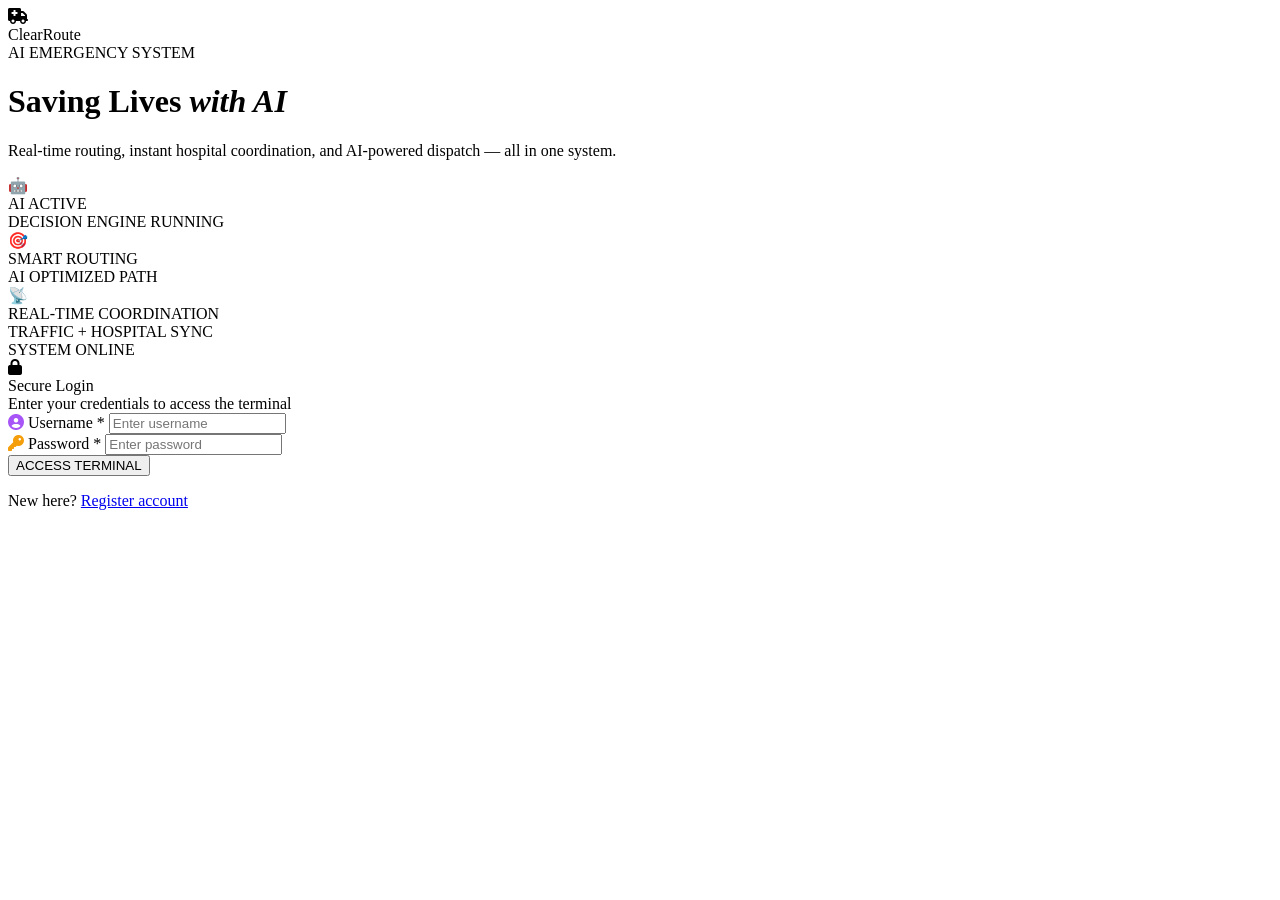
==== templates/login.html @ 8e509fdf "Add files via upload" ====
<!DOCTYPE html>
<html>
<head>
  <title>Login - ClearRoute AI</title>
  <link rel="stylesheet" href="https://cdnjs.cloudflare.com/ajax/libs/font-awesome/6.4.0/css/all.min.css">
  <link rel="stylesheet" href="{{ url_for('static', filename='style.css') }}">
</head>
<body class="auth-page">
  <div class="bg-layer">
    <div class="bg-grid"></div>
    <div class="bg-orb bg-orb--red"></div>
    <div class="bg-orb bg-orb--blue"></div>
  </div>
<div class="page">

  <!-- LEFT PANEL -->
    <div class="panel panel--brand">
      <div class="logo">
        <div class="logo__mark"><i class="fas fa-ambulance"></i></div>
        <div>
          <div class="logo__name">ClearRoute</div>
          <span class="logo__sub">AI EMERGENCY SYSTEM</span>
        </div>
      </div>

      <!-- Radar -->
      <div class="radar">
        <div class="radar__outer"></div>
        <div class="radar__mid"></div>
        <div class="radar__inner"></div>
        <div class="radar__cross radar__cross--h"></div>
        <div class="radar__cross radar__cross--v"></div>
        <div class="radar__sweep"></div>
        <div class="radar__blip" style="--x:68%;--y:35%;--delay:0s"></div>
        <div class="radar__blip" style="--x:42%;--y:58%;--delay:0.8s"></div>
        <div class="radar__blip" style="--x:78%;--y:65%;--delay:1.6s"></div>
        <div class="radar__blip" style="--x:25%;--y:30%;--delay:0.4s"></div>
      </div>

      <!-- Brand Copy -->
      <div class="brand-copy">
        <h1 class="brand-copy__headline">
          Saving Lives <em>with AI</em>
        </h1>
        <p class="brand-copy__body">
          Real-time routing, instant hospital coordination, and AI-powered dispatch — all in one system.
        </p>
      </div>

      <!-- Feature Cards -->
      <div class="feature-cards">
        <div class="feature-card">
          <div class="feature-card__icon">🤖</div>
          <div class="feature-card__title">AI ACTIVE</div>
          <div class="feature-card__sub">DECISION ENGINE RUNNING</div>
        </div>
        <div class="feature-card">
          <div class="feature-card__icon">🎯</div>
          <div class="feature-card__title">SMART ROUTING</div>
          <div class="feature-card__sub">AI OPTIMIZED PATH</div>
        </div>
        <div class="feature-card">
          <div class="feature-card__icon">📡</div>
          <div class="feature-card__title">REAL-TIME COORDINATION</div>
          <div class="feature-card__sub">TRAFFIC + HOSPITAL SYNC</div>
        </div>
      </div>

      <!-- Live badge -->
      <div class="live-badge">
        <div class="live-badge__dot"></div>
        <span class="live-badge__txt">SYSTEM ONLINE</span>
      </div>
    </div>

    <!-- RIGHT PANEL -->
    <div class="panel panel--form">
      <div class="card card--auth login-card">

        <div class="card-head">
          <div class="card-head__badge"><i class="fas fa-lock" style="color: var(--cyan);"></i></div>
          <div>
            <div class="card-head__title">Secure Login</div>
            <div class="card-head__sub">Enter your credentials to access the terminal</div>
          </div>
        </div>

        <form id="loginForm">
          <div class="fgroup">
            <label class="flabel"><i class="fas fa-user-circle" style="color: #a855f7;"></i> Username <span class="flabel__req">*</span></label>
            <input id="username" class="finput" placeholder="Enter username" required>
          </div>

          <div class="fgroup">
            <label class="flabel"><i class="fas fa-key" style="color: #f59e0b;"></i> Password <span class="flabel__req">*</span></label>
            <input id="password" type="password" class="finput" placeholder="Enter password" required>
          </div>

          <button type="submit" class="btn-submit">
            ACCESS TERMINAL
          </button>
        </form>

        <p class="form-footer-note">
          New here? <a class="linker" href="/signup">Register account</a>
        </p>

      </div>
    </div>

</div>

<script>
document.getElementById("loginForm").addEventListener("submit", function(e) {
  e.preventDefault();
  fetch("/login", {
    method:"POST",
    headers:{"Content-Type":"application/json"},
    body: JSON.stringify({
      username: document.getElementById("username").value,
      password: document.getElementById("password").value
    })
  })
  .then(r=>r.json())
  .then(d=>{
    if(d.status==="success"){
      window.location.href = "/dashboard";
    } else {
      alert("Invalid login credentials");
    }
  })
  .catch(err => {
    console.error(err);
    alert("Login failed due to a network error.");
  });
});
</script>

</body>
</html>
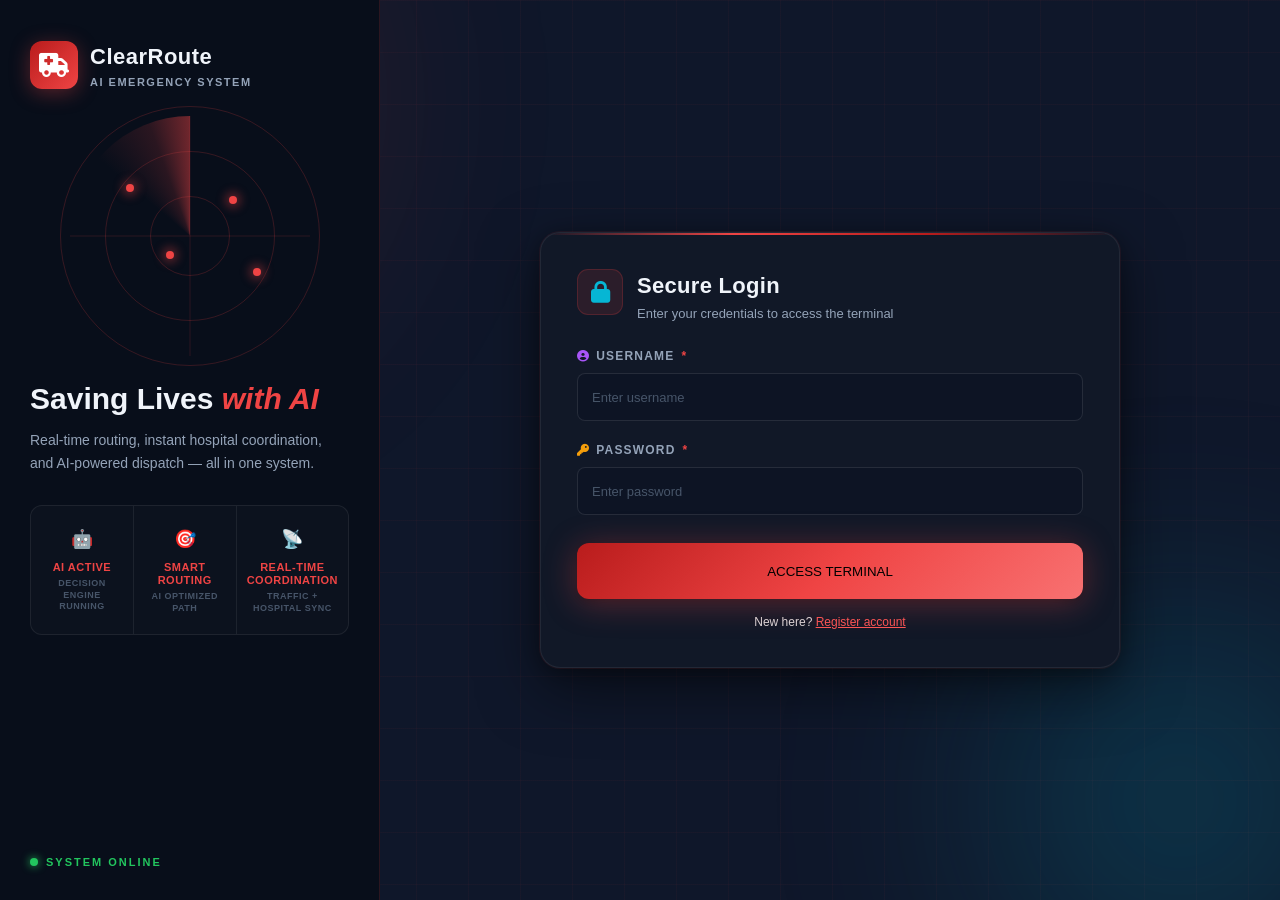
==== commit 59eb2e86: "Update emergency routing, Gemini integration, and ambulance animations" ====
--- a/templates/login.html
+++ b/templates/login.html
@@ -3,7 +3,7 @@
 <head>
   <title>Login - ClearRoute AI</title>
   <link rel="stylesheet" href="https://cdnjs.cloudflare.com/ajax/libs/font-awesome/6.4.0/css/all.min.css">
-  <link rel="stylesheet" href="{{ url_for('static', filename='style.css') }}">
+  <link rel="stylesheet" href="/static/style.css">
 </head>
 <body class="auth-page">
   <div class="bg-layer">
@@ -102,7 +102,7 @@
         </form>
 
         <p class="form-footer-note">
-          New here? <a class="linker" href="/signup">Register account</a>
+          New here? <a class="linker" href="/signup-page">Register account</a>
         </p>
 
       </div>
--- a/static/style.css
+++ b/static/style.css
@@ -0,0 +1,829 @@
+:root {
+  --bg: #0b0f19;
+  --panel-bg: rgba(15, 23, 42, 0.75);
+  --cyan: #06b6d4;
+  --cyan-glow: rgba(6, 182, 212, 0.5);
+  --red: #ef4444;
+  --red-glow: rgba(239, 68, 68, 0.5);
+  --green: #10b981;
+  --text: #f8fafc;
+  --text-dim: #94a3b8;
+  --font-main: 'Inter', sans-serif;
+  --font-mono: 'Orbitron', sans-serif;
+}
+
+* { box-sizing: border-box; margin: 0; padding: 0; }
+body { font-family: var(--font-main); color: var(--text); overflow: hidden; background: var(--bg); }
+
+#map { position: absolute; top: 0; left: 0; width: 100vw; height: 100vh; z-index: 1; }
+/* Dark map filter trick to make standard Leaflet tiles look like a sleek dark mode dashboard */
+.leaflet-layer, .leaflet-control-zoom-in, .leaflet-control-zoom-out, .leaflet-control-attribution { filter: invert(100%) hue-rotate(180deg) brightness(95%) contrast(90%); }
+
+.overlay-ui { position: absolute; top: 0; left: 0; width: 100vw; height: 100vh; pointer-events: none; z-index: 10; display: flex; flex-direction: column; justify-content: space-between; padding: 20px; }
+
+.glass-panel { background: var(--panel-bg); backdrop-filter: blur(16px); -webkit-backdrop-filter: blur(16px); border: 1px solid rgba(255,255,255,0.1); border-radius: 12px; pointer-events: auto; box-shadow: 0 8px 32px rgba(0,0,0,0.3); }
+
+header { display: flex; justify-content: space-between; align-items: center; padding: 12px 24px; border-top: 2px solid var(--cyan); }
+.logo { font-family: var(--font-mono); font-size: 1.5rem; font-weight: 700; color: #fff; display: flex; align-items: center; gap: 10px; }
+.pulse-dot { width: 12px; height: 12px; background: var(--cyan); border-radius: 50%; box-shadow: 0 0 10px var(--cyan); animation: pulse 2s infinite; }
+@keyframes pulse { 0% { box-shadow: 0 0 0 0 var(--cyan-glow); } 70% { box-shadow: 0 0 0 10px rgba(0,0,0,0); } 100% { box-shadow: 0 0 0 0 rgba(0,0,0,0); } }
+
+.header-status { display: flex; gap: 20px; align-items: center; font-family: var(--font-mono); }
+.status-badge.online { color: var(--green); border: 1px solid var(--green); padding: 4px 8px; border-radius: 4px; font-size: 0.8rem; }
+
+.panel { padding: 24px; }
+.left-panel { width: 380px; position: absolute; left: 20px; top: 80px; border-top: 2px solid var(--cyan); }
+.right-panel { width: 380px; position: absolute; right: 20px; top: 80px; border-top: 2px solid var(--red); max-height: calc(100vh - 120px); overflow-y: auto; }
+.terminal-panel { width: 450px; position: absolute; left: 20px; bottom: 20px; height: 250px; display: flex; flex-direction: column; padding: 0; font-family: monospace; border: 1px solid var(--cyan); }
+
+.terminal-header { background: rgba(6, 182, 212, 0.2); padding: 8px 12px; font-weight: bold; border-bottom: 1px solid var(--cyan); display: flex; justify-content: space-between;}
+.terminal-content { padding: 12px; flex-grow: 1; overflow-y: auto; font-size: 0.9rem; color: var(--cyan); display: flex; flex-direction: column; gap: 6px; }
+.terminal-content span.highlight { color: #fff; background: var(--cyan); padding: 0 4px; border-radius: 2px; }
+
+h2 { font-family: var(--font-mono); font-size: 1.2rem; margin-bottom: 20px; color: #fff; text-transform: uppercase; letter-spacing: 1px; }
+
+.input-group { margin-bottom: 20px; }
+.input-group label { display: block; font-size: 0.85rem; color: var(--text-dim); margin-bottom: 8px; text-transform: uppercase; letter-spacing: 0.5px; }
+input[type="text"] { width: 100%; background: rgba(0,0,0,0.5); border: 1px solid rgba(255,255,255,0.2); color: #fff; padding: 12px; border-radius: 6px; outline: none; transition: 0.3s; }
+input[type="text"]:focus { border-color: var(--cyan); box-shadow: 0 0 8px var(--cyan-glow); }
+
+.hosp-select { width: 100%; background: rgba(0,0,0,0.5); border: 1px solid rgba(255,255,255,0.2); color: #fff; padding: 12px; border-radius: 6px; outline: none; transition: 0.3s; appearance: none; }
+.hosp-select:focus { border-color: var(--cyan); box-shadow: 0 0 8px var(--cyan-glow); }
+.hosp-select option { background: var(--bg); color: #fff; }
+
+.loc-row, .cond-row { display: flex; gap: 8px; }
+.btn-icon { background: rgba(255,255,255,0.1); border: 1px solid rgba(255,255,255,0.2); color: #fff; border-radius: 6px; padding: 0 12px; cursor: pointer; transition: 0.3s; font-size: 1.2rem; }
+.btn-icon:hover { background: rgba(255,255,255,0.2); }
+.voice-btn.recording { background: var(--red); box-shadow: 0 0 15px var(--red-glow); animation: pulse-red 1.5s infinite; border-color: var(--red); }
+
+.quick-pills { display: flex; flex-wrap: wrap; gap: 8px; margin-top: 10px; }
+.pill { font-size: 0.75rem; padding: 6px 12px; background: rgba(255,255,255,0.1); border-radius: 12px; cursor: pointer; transition: 0.2s; border: 1px solid transparent; }
+.pill:hover { background: rgba(255,255,255,0.2); border-color: var(--cyan); }
+
+.dropzone { border: 2px dashed rgba(255,255,255,0.2); border-radius: 8px; padding: 20px; text-align: center; cursor: pointer; transition: 0.3s; }
+.dropzone:hover { border-color: var(--cyan); background: rgba(6, 182, 212, 0.05); }
+.dz-icon { font-size: 2rem; margin-bottom: 8px; }
+.dz-title { font-size: 0.9rem; color: var(--text-dim); }
+
+.btn-glow { width: 100%; padding: 16px; border: none; border-radius: 8px; font-family: var(--font-mono); font-weight: 700; font-size: 1rem; cursor: pointer; text-transform: uppercase; letter-spacing: 1px; color: #fff; background: var(--red); box-shadow: 0 0 20px var(--red-glow); transition: 0.3s; margin-top: 10px;}
+.btn-glow:hover:not(:disabled) { transform: translateY(-2px); box-shadow: 0 0 30px var(--red); }
+.btn-glow:disabled { opacity: 0.6; cursor: not-allowed; box-shadow: none; animation: none; }
+@keyframes pulse-red { 0% { box-shadow: 0 0 0 0 var(--red-glow); } 70% { box-shadow: 0 0 0 15px rgba(0,0,0,0); } 100% { box-shadow: 0 0 0 0 rgba(0,0,0,0); } }
+
+/* Right Panel Dash */
+.mission-header { display: flex; justify-content: space-between; align-items: center; margin-bottom: 20px; }
+.dash-card { background: rgba(0,0,0,0.4); border: 1px solid rgba(255,255,255,0.1); border-radius: 8px; padding: 16px; margin-bottom: 16px; }
+.dash-card h3 { font-size: 0.9rem; color: var(--cyan); margin-bottom: 8px; text-transform: uppercase; font-family: var(--font-mono); }
+.dash-card h4 { font-size: 1.1rem; margin-bottom: 4px; }
+.dash-card p { font-size: 0.85rem; color: var(--text-dim); }
+
+.bed-stats, .route-stats { display: flex; gap: 20px; margin-top: 12px; }
+.stat { display: flex; flex-direction: column; }
+.stat .val { font-size: 1.5rem; font-weight: 700; font-family: var(--font-mono); }
+.stat .val.highlight { color: var(--cyan); }
+.stat .lbl { font-size: 0.7rem; text-transform: uppercase; color: var(--text-dim); }
+
+.sev-badge { padding: 6px 12px; border-radius: 4px; font-weight: bold; font-family: var(--font-mono); background: var(--red); color: #fff; letter-spacing: 1px; }
+
+.alert-box { padding: 12px; border-radius: 6px; font-size: 0.85rem; margin-top: 12px; }
+.alert-box.warning { background: rgba(245, 158, 11, 0.2); border: 1px solid #f59e0b; color: #fcd34d; }
+
+.ai-msg { 
+  margin-top: 8px; padding: 12px; border-radius: 6px; 
+  font-size: 0.85rem; line-height: 1.5;
+  background: rgba(6, 182, 212, 0.08); 
+  border: 1px solid rgba(6, 182, 212, 0.2); 
+  color: var(--txt);
+}
+.ai-msg.warning { 
+  background: rgba(245, 158, 11, 0.1); 
+  border-color: rgba(245, 158, 11, 0.3); 
+  color: #fcd34d; 
+}
+.ai-msg.danger { 
+  background: rgba(239, 68, 68, 0.1); 
+  border-color: rgba(239, 68, 68, 0.3); 
+  color: #fca5a5; 
+}
+.ai-report-group { margin-bottom: 12px; }
+.ai-report-group .lbl { font-size: 0.75rem; text-transform: uppercase; color: var(--text-dim); font-family: var(--font-mono); }
+
+.hidden { display: none !important; }
+
+/* IoT Overlay */
+.iot-overlay { position: absolute; bottom: 40px; left: 50%; transform: translateX(-50%); z-index: 100; pointer-events: none;}
+.signal-alert { background: rgba(16, 185, 129, 0.9); color: #fff; padding: 12px 24px; border-radius: 30px; font-family: var(--font-mono); font-weight: 600; box-shadow: 0 0 20px rgba(16, 185, 129, 0.6); display: flex; align-items: center; gap: 10px; animation: slideUp 0.5s cubic-bezier(0.175, 0.885, 0.32, 1.275); }
+@keyframes slideUp { from { transform: translateY(50px); opacity: 0; } to { transform: translateY(0); opacity: 1; } }
+
+/* Leaflet Ambulance Icon CSS */
+.ambulance-icon { font-size: 28px; filter: drop-shadow(0 0 8px red); display:flex; justify-content:center; align-items:center; }
+.traffic-light { font-size: 20px; filter: drop-shadow(0 0 5px yellow); transition: all 0.3s; display:flex; justify-content:center; align-items:center; }
+.traffic-light.green { filter: drop-shadow(0 0 15px lime); font-size: 24px; }
+.secondary-hosp-icon { font-size: 20px; opacity: 0.7; filter: grayscale(80%); display:flex; justify-content:center; align-items:center; }
+
+
+/* ════════════════════════════════════════════════════════
+   ClearRoute – AI Emergency Response System
+   style.css — Tactical Medical HUD Dark Theme
+
+   Palette:
+     Navy bg   #0f172a
+     Card bg   #111827
+     Red       #ef4444  (emergency)
+     Cyan      #06b6d4  (accent / GPS)
+     Green     #22c55e  (success)
+     Border    rgba(255,255,255,0.08)
+   ════════════════════════════════════════════════════════ */
+
+/* ── TOKENS ─────────────────────────────────────────── */
+:root {
+  --bg:          #0f172a;
+  --bg-panel:    #080e1a;
+  --card-bg:     #111827;
+  --card-border: rgba(255,255,255,0.07);
+  --red:         #ef4444;
+  --red-d:       #b91c1c;
+  --red-glow:    rgba(239,68,68,0.35);
+  --cyan:        #06b6d4;
+  --cyan-glow:   rgba(6,182,212,0.30);
+  --green:       #22c55e;
+  --green-glow:  rgba(34,197,94,0.30);
+  --amber:       #f59e0b;
+  --txt:         #f0f4fa;
+  --txt-muted:   #94a3b8;
+  --txt-dim:     #475569;
+  --input-bg:    #0d1424;
+  --input-bdr:   rgba(255,255,255,0.1);
+  --f-display:   'Syne', sans-serif;
+  --f-body:      'Figtree', sans-serif;
+  --radius-sm:   8px;
+  --radius-md:   12px;
+  --radius-lg:   20px;
+  --trans:       0.2s ease;
+}
+
+/* ── RESET ──────────────────────────────────────────── */
+*, *::before, *::after { box-sizing: border-box; margin: 0; padding: 0; }
+html { height: 100%; }
+body {
+  min-height: 100%;
+  background: var(--bg);
+  color: var(--txt);
+  font-family: var(--f-body);
+  font-size: 15px;
+  line-height: 1.5;
+  overflow-x: hidden;
+  overflow-y:auto;
+}
+
+/* ── AMBIENT BACKGROUND ─────────────────────────────── */
+.bg-layer {
+  position: fixed; inset: 0; z-index: 0; pointer-events: none;
+  overflow: hidden;
+}
+.bg-grid {
+  position: absolute; inset: 0;
+  background-image:
+    linear-gradient(rgba(239,68,68,0.04) 1px, transparent 1px),
+    linear-gradient(90deg, rgba(239,68,68,0.04) 1px, transparent 1px);
+  background-size: 52px 52px;
+}
+.bg-orb {
+  position: absolute; border-radius: 50%;
+  filter: blur(120px); opacity: 0.35;
+  animation: orbFloat 12s ease-in-out infinite alternate;
+}
+.bg-orb--red {
+  width: 600px; height: 600px;
+  background: radial-gradient(circle, #ef4444, transparent 70%);
+  top: -200px; left: -200px;
+  animation-delay: 0s;
+}
+.bg-orb--blue {
+  width: 500px; height: 500px;
+  background: radial-gradient(circle, #06b6d4, transparent 70%);
+  bottom: -150px; right: -150px;
+  animation-delay: 6s;
+}
+@keyframes orbFloat {
+  from { transform: translate(0, 0) scale(1); }
+  to   { transform: translate(30px, 30px) scale(1.05); }
+}
+
+/* ── PAGE LAYOUT ────────────────────────────────────── */
+.page {
+  position: relative; z-index: 1;
+  display: flex; min-height: 100vh;
+}
+
+/* ── SHARED PANEL BASE ──────────────────────────────── */
+.panel {
+  display: flex; flex-direction: column;
+  padding: 40px;
+}
+
+/* ══════════════════════════════════════
+   LEFT BRAND PANEL
+══════════════════════════════════════ */
+.panel--brand {
+  flex: 0 0 380px; width: 380px;
+  background: var(--bg-panel);
+  border-right: 1px solid rgba(239,68,68,0.15);
+  display: flex; flex-direction: column;
+  align-items: flex-start; justify-content: flex-start;
+  position: sticky; top: 0; height: 100vh;
+  padding: 40px 30px 30px 30px;
+  /* Entry animation */
+  animation: slideInLeft 0.7s ease both;
+}
+@keyframes slideInLeft {
+  from { opacity: 0; transform: translateX(-30px); }
+  to   { opacity: 1; transform: translateX(0); }
+}
+
+/* Logo */
+.logo {
+  display: flex; align-items: center; gap: 12px;
+}
+.logo__mark {
+  width: 48px; height: 48px; border-radius: 12px;
+  background: linear-gradient(135deg, var(--red-d), var(--red));
+  display: flex; align-items: center; justify-content: center;
+  font-size: 24px;
+  box-shadow: 0 4px 20px var(--red-glow);
+}
+.logo__name {
+  font-family: var(--f-display);
+  font-size: 22px; font-weight: 800;
+  color: var(--txt); letter-spacing: 0.5px;
+}
+.logo__sub {
+  display: block;
+  font-size: 11px; color: var(--txt-muted);
+  letter-spacing: 1.5px; text-transform: uppercase;
+  margin-top: 1px;
+}
+
+/* Radar / sonar animation */
+.radar {
+  position: relative;
+  width: 240px; height: 240px;
+  margin: 25px auto 15px auto;
+  flex-shrink: 0;
+}
+.radar__outer,
+.radar__mid,
+.radar__inner {
+  position: absolute; border-radius: 50%;
+  border: 1px solid rgba(239,68,68,0.2);
+  top: 50%; left: 50%; transform: translate(-50%, -50%);
+}
+.radar__outer { width: 260px; height: 260px; }
+.radar__mid   { width: 170px; height: 170px; }
+.radar__inner { width: 80px;  height: 80px; }
+
+/* Cross-hairs */
+.radar__cross {
+  position: absolute; background: rgba(239,68,68,0.15);
+  top: 50%; left: 50%; transform: translate(-50%, -50%);
+}
+.radar__cross--h { width: 100%; height: 1px; }
+.radar__cross--v { width: 1px; height: 100%; }
+
+/* Sweeping beam */
+.radar__sweep {
+  position: absolute; inset: 0; border-radius: 50%;
+  background: conic-gradient(
+    from 0deg,
+    transparent 0deg,
+    rgba(239,68,68,0.0) 310deg,
+    rgba(239,68,68,0.15) 340deg,
+    rgba(239,68,68,0.45) 360deg
+  );
+  animation: radarSpin 4s linear infinite;
+  transform-origin: center;
+}
+@keyframes radarSpin { to { transform: rotate(360deg); } }
+
+/* Blip dots */
+.radar__blip {
+  position: absolute;
+  left: var(--x); top: var(--y);
+  width: 8px; height: 8px;
+  border-radius: 50%;
+  background: var(--red);
+  box-shadow: 0 0 10px 4px var(--red-glow);
+  transform: translate(-50%, -50%);
+  animation: blipPulse 2s ease-in-out infinite var(--delay);
+}
+.radar__blip--dim  { background: rgba(239,68,68,0.5); box-shadow: 0 0 6px 2px rgba(239,68,68,0.2); }
+.radar__blip--bright { background: #fca5a5; }
+@keyframes blipPulse {
+  0%,100% { opacity: 1; transform: translate(-50%,-50%) scale(1); }
+  50%      { opacity: 0.4; transform: translate(-50%,-50%) scale(0.6); }
+}
+
+/* Brand copy */
+.brand-copy { width: 100%; margin-top: 10px; }
+.brand-copy__headline {
+  font-family: var(--f-display);
+  font-size: 30px; font-weight: 800;
+  line-height: 1.2; color: var(--txt);
+  margin-bottom: 12px;
+}
+.brand-copy__headline em {
+  color: var(--red); font-style: italic;
+}
+.brand-copy__body {
+  font-size: 14px; color: var(--txt-muted); line-height: 1.65;
+}
+
+/* Feature cards row */
+.feature-cards {
+  display: flex; width: 100%;
+  margin-top: 30px; margin-bottom: 20px;
+  background: rgba(255,255,255,0.02);
+  border: 1px solid var(--card-border);
+  border-radius: var(--radius-md);
+  overflow: hidden;
+}
+.feature-card {
+  flex: 1; padding: 20px 10px; text-align: center;
+  border-right: 1px solid var(--card-border);
+  transition: all var(--trans);
+}
+.feature-card:last-child {
+  border-right: none;
+}
+.feature-card:hover {
+  background: rgba(255,255,255,0.04);
+}
+.feature-card__icon {
+  font-size: 18px; margin-bottom: 8px;
+}
+.feature-card__title {
+  display: block; font-family: var(--f-display);
+  font-size: 11px; font-weight: 700;
+  color: var(--red); margin-bottom: 4px;
+  letter-spacing: 0.5px; line-height: 1.2; text-transform: uppercase;
+}
+.feature-card__sub {
+  display: block; font-size: 9px;
+  color: var(--txt-dim); letter-spacing: 0.5px;
+  text-transform: uppercase; line-height: 1.3; font-weight: 600;
+}
+
+/* Live badge */
+.live-badge {
+  display: flex; align-items: center; gap: 8px;
+  font-size: 11px; font-weight: 600;
+  color: var(--green); letter-spacing: 2px;
+  text-transform: uppercase;
+  margin-top: auto;
+}
+.live-badge__dot {
+  width: 8px; height: 8px; border-radius: 50%;
+  background: var(--green); box-shadow: 0 0 8px var(--green);
+  animation: liveBlink 1.5s ease-in-out infinite;
+}
+@keyframes liveBlink {
+  0%,100% { opacity: 1; }
+  50%      { opacity: 0.2; }
+}
+.live-badge__txt { font-family: var(--f-display); }
+
+/* ══════════════════════════════════════
+   RIGHT FORM PANEL
+══════════════════════════════════════ */
+.panel--form {
+  flex: 1;
+  align-items: center; justify-content:center;
+  padding: 40px 24px;
+  overflow-y:auto;
+  animation: fadeInUp 0.7s 0.2s ease both;
+}
+@keyframes fadeInUp {
+  from { opacity: 0; transform: translateY(24px); }
+  to   { opacity: 1; transform: translateY(0); }
+}
+
+/* ── CARD ───────────────────────────────────────────── */
+.card {
+  width: 100%; max-width: 580px;
+  background: var(--card-bg);
+  border: 1px solid var(--card-border);
+  border-radius: var(--radius-lg);
+  padding: 36px;
+  box-shadow:
+    0 0 0 1px rgba(239,68,68,0.08),
+    0 20px 60px rgba(0,0,0,0.5),
+    0 4px 20px rgba(0,0,0,0.3);
+  position: relative; overflow: hidden;
+}
+/* Subtle red top glow */
+.card::before {
+  content: '';
+  position: absolute; top: 0; left: 0; right: 0; height: 2px;
+  background: linear-gradient(90deg, transparent, var(--red), var(--red-d), transparent);
+}
+
+/* ── Card Header ─────────────────────────────────────── */
+.card-head {
+  display: flex; align-items: flex-start; gap: 14px;
+  margin-bottom: 24px;
+}
+.card-head__badge {
+  width: 46px; height: 46px; flex-shrink: 0;
+  border-radius: 11px;
+  background: rgba(239,68,68,0.12);
+  border: 1px solid rgba(239,68,68,0.2);
+  display: flex; align-items: center; justify-content: center;
+  font-size: 22px;
+}
+.card-head__title {
+  font-family: var(--f-display);
+  font-size: 22px; font-weight: 700;
+  color: var(--txt); letter-spacing: 0.3px;
+  margin-bottom: 3px;
+}
+.card-head__sub {
+  font-size: 13px; color: var(--txt-muted); line-height: 1.4;
+}
+
+/* ── Progress bar ────────────────────────────────────── */
+.field-progress {
+  height: 3px; background: rgba(255,255,255,0.06);
+  border-radius: 99px; margin-bottom: 28px; overflow: hidden;
+}
+.field-progress__bar {
+  height: 100%; width: 0%;
+  background: linear-gradient(90deg, var(--red-d), var(--red), #fca5a5);
+  border-radius: 99px;
+  transition: width 0.5s ease;
+}
+
+/* ══════════════════════════════════════
+   FORM ELEMENTS
+══════════════════════════════════════ */
+
+/* Field group */
+.fgroup {
+  margin-bottom: 20px;
+}
+
+/* Label */
+.flabel {
+  display: flex; align-items: center; gap: 6px;
+  font-size: 12px; font-weight: 600;
+  color: var(--txt-muted); text-transform: uppercase;
+  letter-spacing: 1.2px; margin-bottom: 8px;
+}
+.flabel__ico { font-size: 14px; }
+.flabel__req { color: var(--red); margin-left: 1px; }
+
+/* Input wrapper — for status icon overlay */
+.finput-wrap {
+  position: relative;
+}
+.finput-status {
+  position: absolute; right: 12px; top: 50%;
+  transform: translateY(-50%);
+  font-size: 15px; pointer-events: none;
+  transition: opacity var(--trans);
+}
+
+/* Input field base */
+.finput {
+  width: 100%; height: 48px;
+  background: var(--input-bg);
+  border: 1.5px solid var(--input-bdr);
+  border-radius: var(--radius-sm);
+  color: var(--txt);
+  font-family: var(--f-body); font-size: 14px;
+  padding: 0 40px 0 14px;
+  outline: none;
+  transition: border-color var(--trans), box-shadow var(--trans), background var(--trans);
+  -webkit-appearance: none;
+}
+.finput::placeholder { color: var(--txt-dim); font-size: 13px; }
+.finput:hover { border-color: rgba(255,255,255,0.18); }
+.finput:focus {
+  border-color: var(--red);
+  background: #0f1b2e;
+  box-shadow: 0 0 0 3px rgba(239,68,68,0.15), 0 2px 8px rgba(0,0,0,0.2);
+}
+.finput--date { padding-right: 14px; color-scheme: dark; }
+/* Validation states */
+.finput.valid   { border-color: var(--green); }
+.finput.invalid { border-color: var(--red); }
+.finput.valid:focus   { box-shadow: 0 0 0 3px rgba(34,197,94,0.15); }
+.finput.invalid:focus { box-shadow: 0 0 0 3px rgba(239,68,68,0.15); }
+
+/* Error message */
+.ferror {
+  display: block; min-height: 18px;
+  font-size: 12px; color: var(--red);
+  margin-top: 5px;
+  animation: errShake 0.3s ease when-filled;
+}
+@keyframes errShake {
+  0%,100% { transform: translateX(0); }
+  25%      { transform: translateX(-4px); }
+  75%      { transform: translateX(4px); }
+}
+
+/* Two columns for email + phone */
+.fcols {
+  display: grid; grid-template-columns: 1fr 1fr; gap: 16px;
+}
+
+/* ── Gender Toggle ───────────────────────────────────── */
+.gender-grid {
+  display: flex; gap: 10px;
+}
+.gtoggle { flex: 1; cursor: pointer; }
+.gtoggle input { position: absolute; opacity: 0; width: 0; height: 0; }
+.gtoggle__face {
+  display: flex; align-items: center; justify-content: center;
+  gap: 6px; height: 44px; border-radius: var(--radius-sm);
+  border: 1.5px solid var(--input-bdr);
+  background: var(--input-bg);
+  font-size: 13px; font-weight: 500; color: var(--txt-muted);
+  transition: all var(--trans); cursor: pointer;
+  user-select: none;
+}
+.gtoggle__ico { font-size: 16px; }
+.gtoggle:hover .gtoggle__face {
+  border-color: rgba(239,68,68,0.4);
+  color: var(--txt);
+}
+.gtoggle input:checked + .gtoggle__face {
+  border-color: var(--red);
+  background: rgba(239,68,68,0.1);
+  color: var(--txt);
+  box-shadow: 0 0 0 3px rgba(239,68,68,0.12), 0 2px 8px rgba(0,0,0,0.2);
+}
+
+/* ── Date of Birth + Age Chip ─────────────────────── */
+.dob-row {
+  display: flex; align-items: center; gap: 12px;
+}
+.age-chip {
+  display: flex; align-items: center; gap: 5px;
+  padding: 8px 14px; border-radius: 99px;
+  background: rgba(34,197,94,0.1);
+  border: 1px solid rgba(34,197,94,0.3);
+  white-space: nowrap;
+  animation: chipPop 0.35s cubic-bezier(0.34,1.56,0.64,1) both;
+}
+@keyframes chipPop {
+  from { opacity: 0; transform: scale(0.7); }
+  to   { opacity: 1; transform: scale(1); }
+}
+.age-chip__label { font-size: 11px; color: var(--txt-muted); font-weight: 500; }
+.age-chip__num   { font-family: var(--f-display); font-size: 20px; font-weight: 700; color: var(--green); }
+
+/* ── Location Row ────────────────────────────────────── */
+.loc-row {
+  display: flex; gap: 10px; align-items: stretch;
+}
+/* GPS detect button */
+.btn-gps {
+  display: flex; align-items: center; gap: 6px;
+  padding: 0 16px; height: 48px;
+  border-radius: var(--radius-sm);
+  border: 1.5px solid rgba(6,182,212,0.4);
+  background: rgba(6,182,212,0.08);
+  color: var(--cyan); font-family: var(--f-body);
+  font-size: 13px; font-weight: 600; cursor: pointer;
+  white-space: nowrap; transition: all var(--trans);
+  flex-shrink: 0;
+}
+.btn-gps:hover {
+  background: rgba(6,182,212,0.16);
+  border-color: var(--cyan);
+  box-shadow: 0 0 16px var(--cyan-glow);
+}
+.btn-gps:active { transform: scale(0.97); }
+.btn-gps.loading { opacity: 0.7; cursor: wait; animation: gpsPulse 1s ease-in-out infinite; }
+@keyframes gpsPulse {
+  0%,100% { box-shadow: 0 0 0 0 var(--cyan-glow); }
+  50%      { box-shadow: 0 0 0 8px transparent; }
+}
+
+/* Resolved location display */
+.loc-resolved {
+  display: flex; align-items: center; gap: 8px;
+  margin-top: 8px; padding: 8px 12px;
+  background: rgba(34,197,94,0.06);
+  border: 1px solid rgba(34,197,94,0.2);
+  border-radius: var(--radius-sm);
+  font-size: 12px; color: var(--txt-muted);
+  animation: fadeIn 0.3s ease;
+}
+@keyframes fadeIn {
+  from { opacity:0; transform:translateY(-4px); }
+  to   { opacity:1; transform:translateY(0); }
+}
+
+/* ── SUBMIT BUTTON ───────────────────────────────────── */
+.btn-submit {
+  position: relative; overflow: hidden;
+  width: 100%; height: 56px;
+  margin-top: 8px; border: none; border-radius: 12px; cursor: pointer;
+  background: linear-gradient(135deg, var(--red-d) 0%, var(--red) 50%, #f87171 100%);
+  box-shadow: 0 4px 32px var(--red-glow), 0 2px 8px rgba(0,0,0,0.3);
+  transition: all 0.25s ease;
+}
+/* Sweeping shine on hover */
+.btn-submit::before {
+  content: '';
+  position: absolute; inset: 0;
+  background: linear-gradient(90deg, transparent 0%, rgba(255,255,255,0.12) 50%, transparent 100%);
+  transform: translateX(-100%);
+  transition: transform 0.5s ease;
+}
+.btn-submit:hover::before { transform: translateX(100%); }
+.btn-submit:hover {
+  transform: translateY(-2px);
+  box-shadow: 0 8px 48px rgba(239,68,68,0.5), 0 4px 16px rgba(0,0,0,0.3);
+}
+.btn-submit:active { transform: translateY(0) scale(0.99); }
+.btn-submit:disabled { opacity: 0.5; cursor: not-allowed; transform: none; }
+
+/* Pulsing ring behind button */
+.btn-submit__glow {
+  position: absolute; inset: 0; border-radius: 12px;
+  animation: submitGlow 2s ease-in-out infinite;
+}
+@keyframes submitGlow {
+  0%,100% { box-shadow: 0 0 0 0 rgba(239,68,68,0.4); }
+  50%      { box-shadow: 0 0 0 10px transparent; }
+}
+.btn-submit__inner {
+  position: relative; z-index: 1;
+  display: flex; align-items: center; justify-content: center; gap: 10px;
+  height: 100%;
+  font-family: var(--f-display);
+  font-size: 18px; font-weight: 700;
+  color: #fff; letter-spacing: 1px;
+}
+
+/* Loading spinner inside button */
+.spinner {
+  width: 20px; height: 20px; border-radius: 50%;
+  border: 2px solid rgba(255,255,255,0.3);
+  border-top-color: #fff;
+  animation: spin 0.7s linear infinite;
+}
+@keyframes spin { to { transform: rotate(360deg); } }
+
+/* Footer note */
+.form-footer-note {
+  text-align: center; font-size: 12px;
+  color: rgba(245, 240, 240, 0.886); margin-top: 14px; line-height: 1.5;
+}
+.linker {
+  color:rgb(252, 86, 86) ;
+}
+/* ── HIDDEN UTILITY ─────────────────────────────────── */
+.hidden { display: none !important; }
+
+/* ══════════════════════════════════════
+   SUCCESS SCREEN
+══════════════════════════════════════ */
+.success-screen {
+  text-align: center; padding: 10px 0;
+  animation: fadeInUp 0.5s ease both;
+}
+.success-screen__ring {
+  width: 100px; height: 100px;
+  border-radius: 50%;
+  border: 2px solid rgba(34,197,94,0.3);
+  margin: 0 auto 16px;
+  display: flex; align-items: center; justify-content: center;
+  position: relative;
+  animation: ringGlow 2s ease-in-out infinite;
+}
+@keyframes ringGlow {
+  0%,100% { box-shadow: 0 0 0 0 rgba(34,197,94,0.3); }
+  50%      { box-shadow: 0 0 0 16px transparent; }
+}
+.success-screen__ring-inner {
+  position: absolute; inset: 8px;
+  border-radius: 50%;
+  border: 2px solid rgba(34,197,94,0.5);
+  animation: spin 3s linear infinite;
+}
+.success-screen__ico {
+  font-size: 48px;
+  position: relative; z-index: 1;
+  margin-top: -80px; /* overlay ring */
+  padding-bottom: 10px;
+}
+.success-screen__title {
+  font-family: var(--f-display);
+  font-size: 26px; font-weight: 800;
+  color: var(--green); margin-bottom: 8px;
+}
+.success-screen__msg {
+  font-size: 14px; color: var(--txt-muted);
+  margin-bottom: 20px; line-height: 1.5;
+}
+
+/* Summary pills */
+.success-pills {
+  display: flex; flex-wrap: wrap;
+  justify-content: center; gap: 8px; margin-bottom: 24px;
+}
+.s-pill {
+  display: flex; align-items: center; gap: 6px;
+  padding: 6px 12px; border-radius: 99px;
+  background: rgba(255,255,255,0.05);
+  border: 1px solid rgba(255,255,255,0.1);
+  font-size: 12px; color: var(--txt-muted);
+}
+.s-pill__ico { font-size: 13px; }
+.s-pill__val { color: var(--txt); font-weight: 500; }
+
+/* Redirect progress bar */
+.redirect-track {
+  height: 4px; background: rgba(255,255,255,0.08);
+  border-radius: 99px; overflow: hidden;
+  margin-bottom: 10px;
+}
+.redirect-fill {
+  height: 100%;
+  background: linear-gradient(90deg, var(--green), #4ade80);
+  border-radius: 99px;
+  width: 0%;
+  transition: width 3s linear;
+}
+.redirect-note {
+  font-size: 12px; color: var(--txt-dim);
+  letter-spacing: 0.5px;
+  animation: blink 1.5s ease-in-out infinite;
+}
+@keyframes blink {
+  0%,100% { opacity: 1; }
+  50%      { opacity: 0.4; }
+}
+
+/* ══════════════════════════════════════
+   RESPONSIVE
+══════════════════════════════════════ */
+@media (max-width: 900px) {
+  .page { flex-direction: column; }
+
+  .panel--brand {
+    position: static;
+    flex: none; width: 100%; height: auto;
+    flex-direction: row; flex-wrap: wrap;
+    gap: 20px; padding: 24px;
+    border-right: none;
+    border-bottom: 1px solid rgba(239,68,68,0.12);
+    align-items: center;
+  }
+
+  .radar { display: none; } /* hide radar on mobile for space */
+  .brand-copy { flex: 1; min-width: 200px; }
+  .brand-copy__headline { font-size: 22px; }
+  .stats-row { display: none; } /* simplify mobile */
+  .panel--form { padding: 24px 16px; }
+  .card { padding: 24px 20px; }
+}
+
+@media (max-width: 560px) {
+  .fcols { grid-template-columns: 1fr; }
+  .gender-grid { flex-direction: column; }
+  .gtoggle { width: 100%; }
+  .dob-row { flex-direction: column; align-items: flex-start; }
+  .age-chip { align-self: flex-start; }
+}
+
+@media (max-width: 768px) {
+  .overlay-ui {
+    padding: 10px;
+    display: flex;
+    flex-direction: column;
+    justify-content: flex-start;
+    overflow-y: auto;
+    pointer-events: none;
+  }
+  .left-panel, .right-panel, .terminal-panel {
+    position: relative;
+    width: 100%;
+    left: auto;
+    right: auto;
+    top: auto;
+    bottom: auto;
+    margin-top: 10px;
+    margin-bottom: 10px;
+    pointer-events: auto;
+    max-height: none;
+  }
+  header {
+    flex-direction: column;
+    gap: 10px;
+  }
+}
